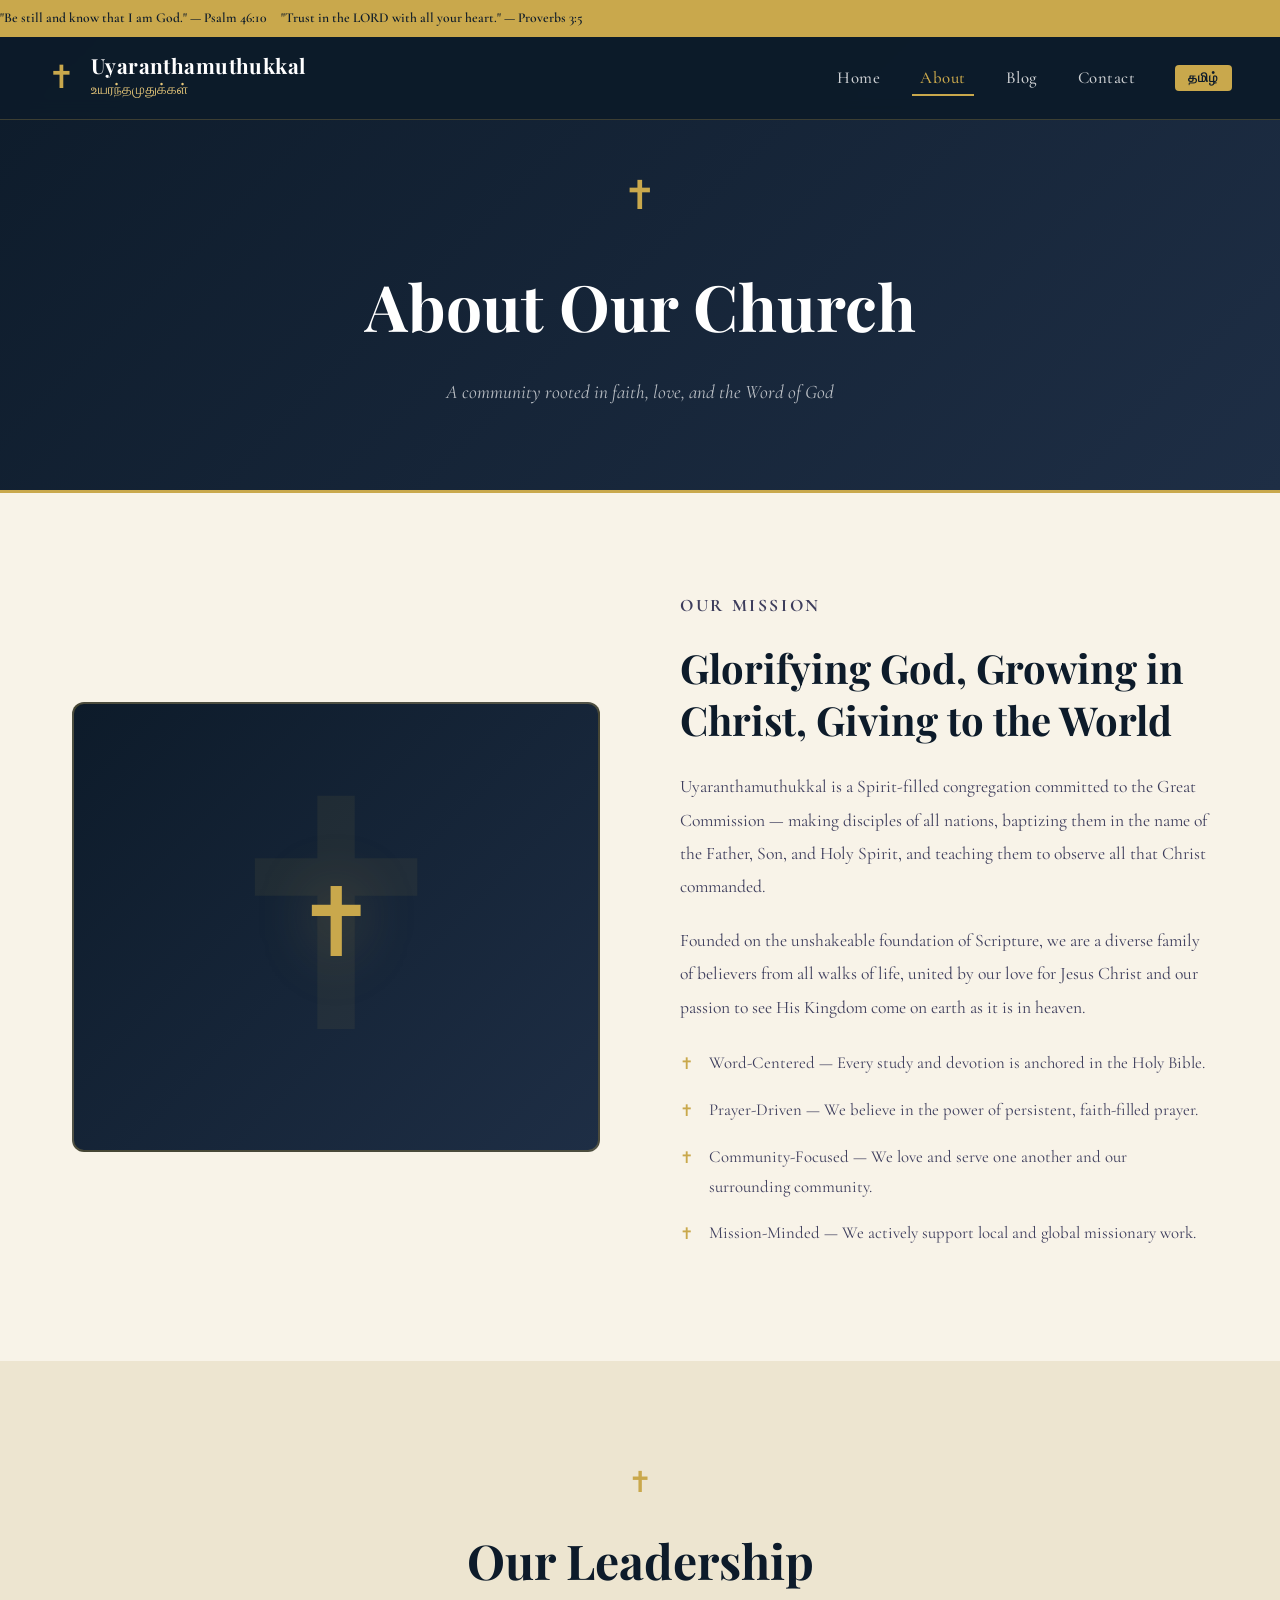
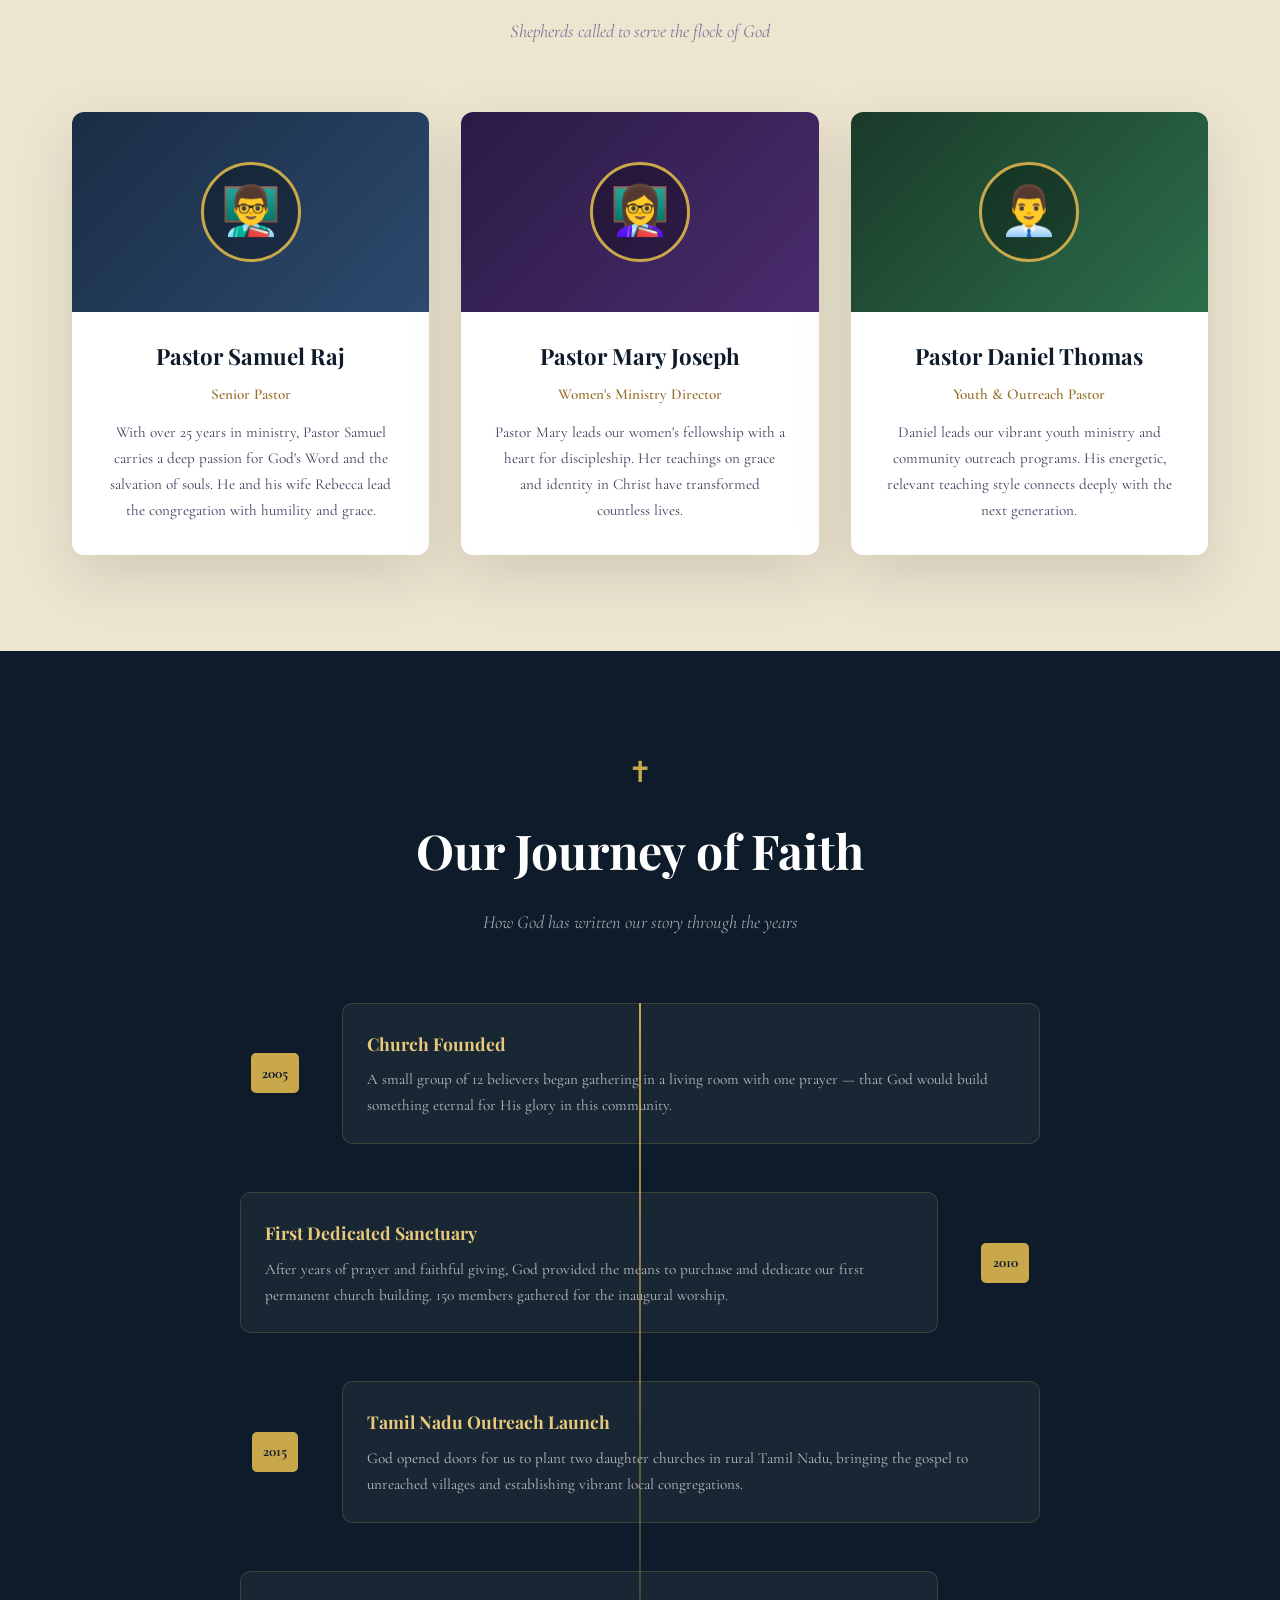
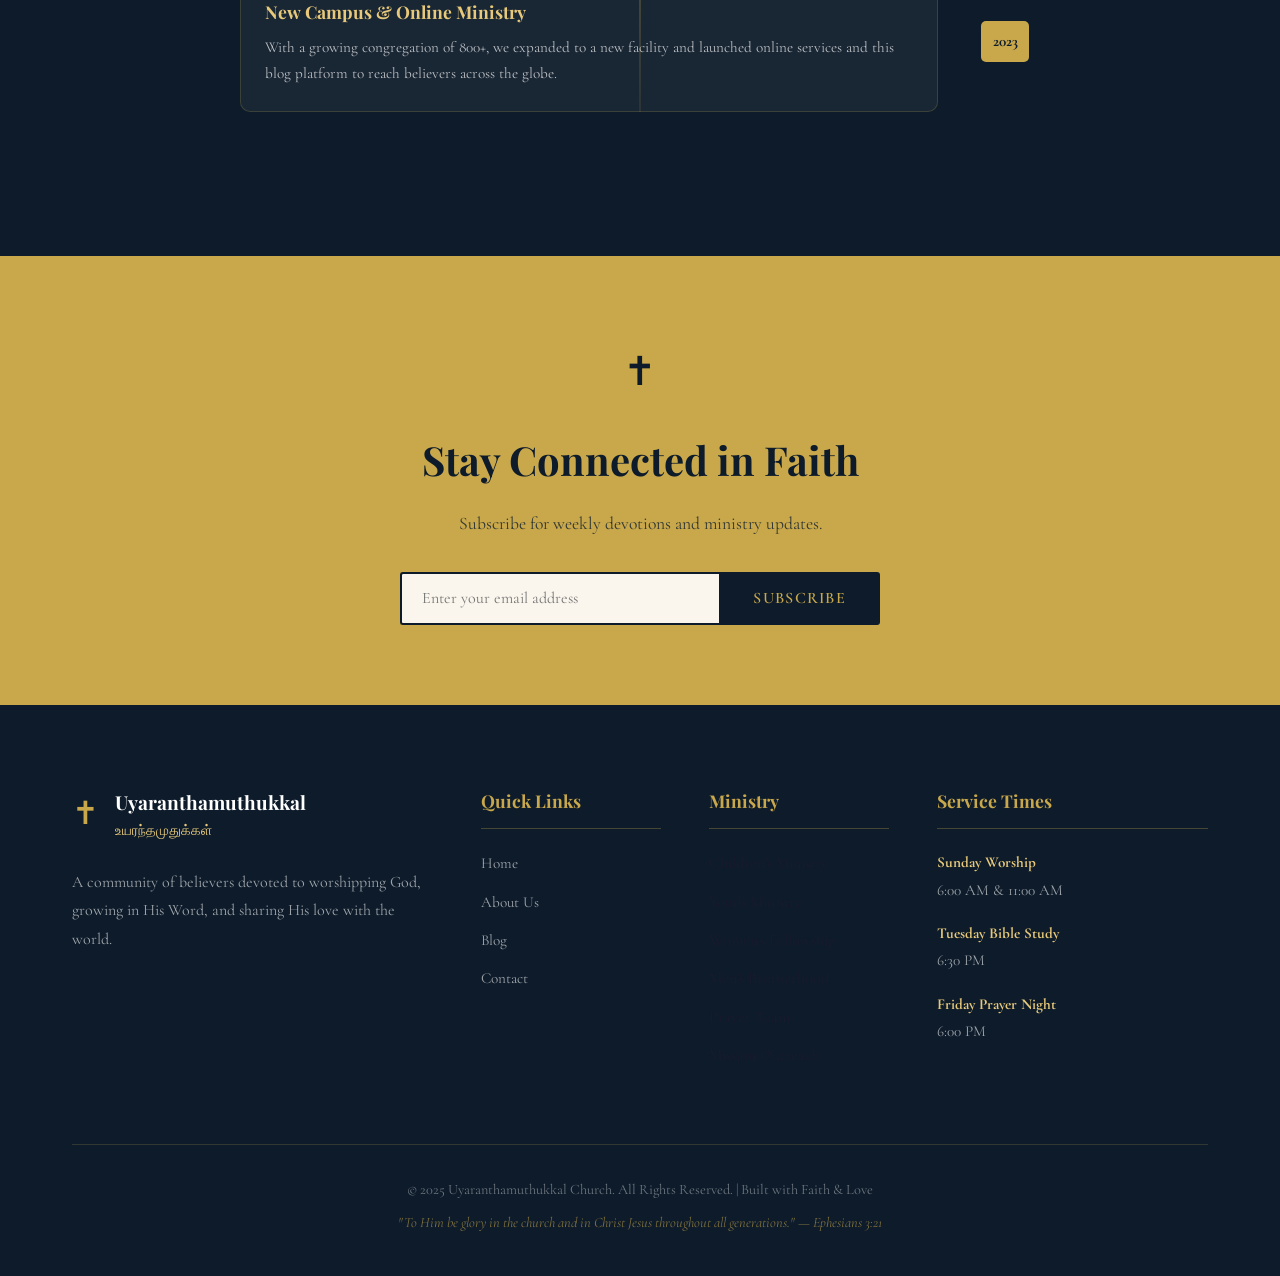
==== pages/about.html @ 6432123d "Initial commit - Uyaranthamuthukkal website" ====
<!DOCTYPE html>
<html lang="en">
<head>
  <meta charset="UTF-8"/>
  <meta name="viewport" content="width=device-width, initial-scale=1.0"/>
  <title>About Us | Uyaranthamuthukkal</title>
  <link href="https://fonts.googleapis.com/css2?family=Playfair+Display:ital,wght@0,400;0,600;0,800;1,400&family=Cormorant+Garamond:ital,wght@0,300;0,400;0,600;1,300&family=EB+Garamond:ital,wght@0,400;0,500;1,400&display=swap" rel="stylesheet">
  <link rel="stylesheet" href="../css/style.css"/>
  <style>
    .about-mission { padding: 6rem 0; background: var(--cream); }
    .about-mission-grid { display: grid; grid-template-columns: 1fr 1fr; gap: 5rem; align-items: center; }
    .about-mission-visual {
      background: linear-gradient(135deg, var(--deep-navy), var(--navy-mid));
      border-radius: 12px; height: 450px;
      display: flex; align-items: center; justify-content: center;
      position: relative; overflow: hidden;
      border: 2px solid rgba(201,168,76,0.3);
    }
    .about-mission-visual::before { content: '✝'; font-size: 20rem; color: rgba(201,168,76,0.07); position: absolute; }
    .about-mission-visual .cross-center { font-size: 6rem; color: var(--gold); position: relative; z-index: 1; text-shadow: 0 0 60px rgba(201,168,76,0.4); }
    .about-label { color: var(--gold); font-size: 0.9rem; font-weight: 700; letter-spacing: 0.15em; text-transform: uppercase; margin-bottom: 1rem; }
    .about-mission h2 { font-family: var(--font-display); font-size: 2.5rem; color: var(--deep-navy); margin-bottom: 1.5rem; line-height: 1.3; }
    .about-mission p { color: var(--text-body); font-size: 1.1rem; line-height: 1.9; margin-bottom: 1.25rem; }
    .values-list { list-style: none; margin-top: 1.5rem; }
    .values-list li { display: flex; gap: 1rem; align-items: flex-start; margin-bottom: 1rem; }
    .values-list li::before { content: '✝'; color: var(--gold); flex-shrink: 0; margin-top: 2px; }
    .values-list li span { color: var(--text-body); font-size: 1.05rem; }
    .team-section { padding: 6rem 0; background: var(--cream-dark); }
    .team-grid { display: grid; grid-template-columns: repeat(3, 1fr); gap: 2rem; margin-top: 3rem; }
    .team-card { background: var(--white); border-radius: 12px; overflow: hidden; box-shadow: var(--shadow); text-align: center; transition: var(--transition); }
    .team-card:hover { transform: translateY(-6px); }
    .team-photo { height: 200px; display: flex; align-items: center; justify-content: center; position: relative; }
    .team-photo-1 { background: linear-gradient(135deg, #1a2d44, #2c4a6e); }
    .team-photo-2 { background: linear-gradient(135deg, #2a1a44, #4a2c6e); }
    .team-photo-3 { background: linear-gradient(135deg, #1a3a2a, #2c6e4a); }
    .team-avatar { width: 100px; height: 100px; border-radius: 50%; border: 3px solid var(--gold); display: flex; align-items: center; justify-content: center; font-size: 3rem; background: rgba(0,0,0,0.3); }
    .team-card-body { padding: 1.5rem 2rem 2rem; }
    .team-name { font-family: var(--font-display); font-size: 1.4rem; color: var(--deep-navy); margin-bottom: 0.25rem; }
    .team-role { color: var(--gold-dark); font-weight: 600; font-size: 0.95rem; margin-bottom: 0.75rem; }
    .team-bio { color: var(--text-body); font-size: 0.95rem; line-height: 1.7; }
    .history-section { padding: 6rem 0; background: var(--deep-navy); }
    .history-section .section-title { color: var(--white); }
    .timeline { position: relative; max-width: 800px; margin: 3rem auto 0; }
    .timeline::before { content: ''; position: absolute; left: 50%; top: 0; bottom: 0; width: 2px; background: linear-gradient(to bottom, var(--gold), rgba(201,168,76,0.1)); transform: translateX(-50%); }
    .timeline-item { display: flex; gap: 2rem; margin-bottom: 3rem; }
    .timeline-item:nth-child(odd) { flex-direction: row-reverse; }
    .timeline-content { flex: 1; background: rgba(255,255,255,0.05); border: 1px solid rgba(201,168,76,0.2); border-radius: 10px; padding: 1.5rem; }
    .timeline-year { display: flex; align-items: center; justify-content: center; width: 70px; flex-shrink: 0; }
    .timeline-year span { background: var(--gold); color: var(--deep-navy); padding: 0.4rem 0.7rem; border-radius: 5px; font-weight: 700; font-size: 0.95rem; white-space: nowrap; }
    .timeline-content h4 { font-family: var(--font-display); color: var(--gold-light); font-size: 1.1rem; margin-bottom: 0.5rem; }
    .timeline-content p { color: rgba(255,255,255,0.7); font-size: 0.95rem; line-height: 1.7; }
    @media (max-width: 900px) { .about-mission-grid { grid-template-columns: 1fr; } .team-grid { grid-template-columns: 1fr 1fr; } .timeline::before { left: 30px; } .timeline-item, .timeline-item:nth-child(odd) { flex-direction: column; padding-left: 4rem; } }
    @media (max-width: 600px) { .team-grid { grid-template-columns: 1fr; } }
  </style>
</head>
<body>
  <header class="header" id="header">
    <div class="header-top"><div class="scripture-ticker"><span class="ticker-content">"Be still and know that I am God." — Psalm 46:10 &nbsp;&nbsp;&nbsp; "Trust in the LORD with all your heart." — Proverbs 3:5 &nbsp;&nbsp;&nbsp;</span></div></div>
    <nav class="navbar">
      <div class="nav-logo">
        <div class="logo-cross">✝</div>
        <div class="logo-text"><span class="logo-main">Uyaranthamuthukkal</span><span class="logo-sub">உயரந்தமுதுக்கள்</span></div>
      </div>
      <ul class="nav-links" id="navLinks">
        <li><a href="../index.html" class="nav-link" data-en="Home" data-ta="முகப்பு">Home</a></li>
        <li><a href="about.html" class="nav-link active" data-en="About" data-ta="எங்களை பற்றி">About</a></li>
        <li><a href="https://www.uyarnthamthukkal.in/search" class="nav-link" data-en="Blog" data-ta="வலைப்பதிவு">Blog</a></li>
        <li><a href="contact.html" class="nav-link" data-en="Contact" data-ta="தொடர்புக்கு">Contact</a></li>
        <li><button id="langToggle" class="btn btn-lang" style="padding: 0.3rem 0.8rem; font-size: 0.8rem; margin-left: 1rem; background: var(--gold); color: var(--deep-navy); border: none; border-radius: 4px; cursor: pointer; font-weight: bold;">தமிழ்</button></li>
      </ul>
      <div class="hamburger" id="hamburger"><span></span><span></span><span></span></div>
    </nav>
  </header>

  <div class="page-header">
    <span class="page-header-cross">✝</span>
    <h1 data-en="About Our Church" data-ta="எங்கள் சபையைப் பற்றி">About Our Church</h1>
    <p data-en="A community rooted in faith, love, and the Word of God" data-ta="விசுவாசம், அன்பு மற்றும் தேவனுடைய வார்த்தையில் வேரூன்றிய சமூகம்">A community rooted in faith, love, and the Word of God</p>
  </div>

  <section class="about-mission">
    <div class="container">
      <div class="about-mission-grid">
        <div class="about-mission-visual"><span class="cross-center">✝</span></div>
        <div>
          <p class="about-label" data-en="Our Mission" data-ta="எங்கள் நோக்கம்">Our Mission</p>
          <h2 data-en="Glorifying God, Growing in Christ, Giving to the World" data-ta="தேவனை மகிமைப்படுத்துதல், கிறிஸ்துவில் வளருதல், உலகிற்கு கொடுத்தல்">Glorifying God, Growing in Christ, Giving to the World</h2>
          <p data-en="Uyaranthamuthukkal is a Spirit-filled congregation committed to the Great Commission — making disciples of all nations, baptizing them in the name of the Father, Son, and Holy Spirit, and teaching them to observe all that Christ commanded." data-ta="உயரந்தமுதுக்கள் என்பது ஒரு ஆவிக்குரிய சபையாகும், இது பெரிய கட்டளைக்கு அர்ப்பணிக்கப்பட்டுள்ளது - எல்லா ஜாதிகளையும் சீஷராக்கி, பிதா குமாரன் மற்றும் பரிசுத்த ஆவியின் நாமத்தினாலே அவர்களுக்கு ஞானஸ்நானம் கொடுத்து, கிறிஸ்து கட்டளையிட்ட யாவையும் அவர்கள் கைக்கொள்ளும்படி அவர்களுக்கு உபதேசிக்கிறது.">Uyaranthamuthukkal is a Spirit-filled congregation committed to the Great Commission — making disciples of all nations, baptizing them in the name of the Father, Son, and Holy Spirit, and teaching them to observe all that Christ commanded.</p>
          <p data-en="Founded on the unshakeable foundation of Scripture, we are a diverse family of believers from all walks of life, united by our love for Jesus Christ and our passion to see His Kingdom come on earth as it is in heaven." data-ta="வேதவசனத்தின் அசைக்க முடியாத அடித்தளத்தில் நிறுவப்பட்ட நாங்கள், இயேசு கிறிஸ்துவின் மீதான எங்களது அன்பு மற்றும் பரலோகத்தில் இருப்பது போல பூமியிலும் அவருடைய ராஜ்யம் வருவதைக் காண வேண்டும் என்ற எங்களது வாஞ்சையினால் ஒன்றிணைந்த பலதரப்பட்ட விசுவாசிகளின் குடும்பம்.">Founded on the unshakeable foundation of Scripture, we are a diverse family of believers from all walks of life, united by our love for Jesus Christ and our passion to see His Kingdom come on earth as it is in heaven.</p>
          <ul class="values-list">
            <li><span data-en="Word-Centered — Every study and devotion is anchored in the Holy Bible." data-ta="வார்த்தையை மையமாகக் கொண்டது — ஒவ்வொரு பாடமும் தியானமும் பரிசுத்த வேதாகமத்தில் நங்கூரமிடப்பட்டுள்ளது."><strong>Word-Centered</strong> — Every study and devotion is anchored in the Holy Bible.</span></li>
            <li><span data-en="Prayer-Driven — We believe in the power of persistent, faith-filled prayer." data-ta="ஜெபத்தால் இயக்கப்படுகிறது — விடாமுயற்சியுடன் கூடிய, விசுவாசம் நிறைந்த ஜெபத்தின் வல்லமையை நாங்கள் நம்புகிறோம்."><strong>Prayer-Driven</strong> — We believe in the power of persistent, faith-filled prayer.</span></li>
            <li><span data-en="Community-Focused — We love and serve one another and our surrounding community." data-ta="சமூகத்தை மையமாகக் கொண்டது — நாங்கள் ஒருவருக்கொருவர் மற்றும் எங்களைச் சுற்றியுள்ள சமூகத்தை நேசிக்கிறோம் மற்றும் சேவை செய்கிறோம்."><strong>Community-Focused</strong> — We love and serve one another and our surrounding community.</span></li>
            <li><span data-en="Mission-Minded — We actively support local and global missionary work." data-ta="மிஷனரி எண்ணம் கொண்டது — உள்ளூர் மற்றும் உலகளாவிய மிஷனரி பணிகளை நாங்கள் தீவிரமாக ஆதரிக்கிறோம்."><strong>Mission-Minded</strong> — We actively support local and global missionary work.</span></li>
          </ul>
        </div>
      </div>
    </div>
  </section>

  <section class="team-section">
    <div class="container">
      <div class="section-header">
        <div class="section-cross">✝</div>
        <h2 class="section-title" data-en="Our Leadership" data-ta="எங்கள் தலைமை">Our Leadership</h2>
        <p class="section-subtitle" data-en="Shepherds called to serve the flock of God" data-ta="தேவனுடைய மந்தையை மேய்க்க அழைக்கப்பட்ட மேய்ப்பர்கள்">Shepherds called to serve the flock of God</p>
      </div>
      <div class="team-grid">
        <div class="team-card">
          <div class="team-photo team-photo-1"><div class="team-avatar">👨‍🏫</div></div>
          <div class="team-card-body">
            <h3 class="team-name" data-en="Pastor Samuel Raj" data-ta="போதகர் சாமுவேல் ராஜ்">Pastor Samuel Raj</h3>
            <p class="team-role" data-en="Senior Pastor" data-ta="மூத்த போதகர்">Senior Pastor</p>
            <p class="team-bio" data-en="With over 25 years in ministry, Pastor Samuel carries a deep passion for God's Word and the salvation of souls. He and his wife Rebecca lead the congregation with humility and grace." data-ta="25 ஆண்டுகளுக்கும் மேலான ஊழிய அனுபவத்துடன், போதகர் சாமுவேல் தேவனுடைய வார்த்தை மற்றும் ஆத்துமாக்களின் இரட்சிப்பின் மீது மிகுந்த வாஞ்சை கொண்டுள்ளார். அவரும் அவரது மனைவி ரெபெக்காளும் சபையை தாழ்மையுடனும் கிருபையுடனும் வழிநடத்துகிறார்கள்.">With over 25 years in ministry, Pastor Samuel carries a deep passion for God's Word and the salvation of souls. He and his wife Rebecca lead the congregation with humility and grace.</p>
          </div>
        </div>
        <div class="team-card">
          <div class="team-photo team-photo-2"><div class="team-avatar">👩‍🏫</div></div>
          <div class="team-card-body">
            <h3 class="team-name" data-en="Pastor Mary Joseph" data-ta="போதகர் மேரி ஜோசப்">Pastor Mary Joseph</h3>
            <p class="team-role" data-en="Women's Ministry Director" data-ta="பெண்கள் ஊழிய இயக்குனர்">Women's Ministry Director</p>
            <p class="team-bio" data-en="Pastor Mary leads our women's fellowship with a heart for discipleship. Her teachings on grace and identity in Christ have transformed countless lives." data-ta="போதகர் மேரி சீஷத்துவத்தின் மீது வாஞ்சை கொண்டு பெண்கள் ஐக்கியத்தை வழிநடத்துகிறார். கிருபை மற்றும் கிறிஸ்துவுக்குள் அடையாளம் குறித்த அவரது போதனைகள் எண்ணற்ற உயிர்களை மாற்றியுள்ளன.">Pastor Mary leads our women's fellowship with a heart for discipleship. Her teachings on grace and identity in Christ have transformed countless lives.</p>
          </div>
        </div>
        <div class="team-card">
          <div class="team-photo team-photo-3"><div class="team-avatar">👨‍💼</div></div>
          <div class="team-card-body">
            <h3 class="team-name" data-en="Pastor Daniel Thomas" data-ta="போதகர் டேனியல் தாமஸ்">Pastor Daniel Thomas</h3>
            <p class="team-role" data-en="Youth & Outreach Pastor" data-ta="வாலிபர் மற்றும் வெளிப்பணி போதகர்">Youth & Outreach Pastor</p>
            <p class="team-bio" data-en="Daniel leads our vibrant youth ministry and community outreach programs. His energetic, relevant teaching style connects deeply with the next generation." data-ta="டேனியல் எங்களது துடிப்பான வாலிபர் ஊழியம் மற்றும் சமூக வெளிப்பணி திட்டங்களை வழிநடத்துகிறார். அவரது ஆற்றல்மிக்க மற்றும் பொருத்தமான கற்பித்தல் பாணி அடுத்த தலைமுறையினருடன் ஆழமாக இணைகிறது.">Daniel leads our vibrant youth ministry and community outreach programs. His energetic, relevant teaching style connects deeply with the next generation.</p>
          </div>
        </div>
      </div>
    </div>
  </section>

  <section class="history-section">
    <div class="container">
      <div class="section-header">
        <div class="section-cross">✝</div>
        <h2 class="section-title" data-en="Our Journey of Faith" data-ta="எங்களது விசுவாசப் பயணம்">Our Journey of Faith</h2>
        <p class="section-subtitle" style="color:rgba(255,255,255,0.6)" data-en="How God has written our story through the years" data-ta="பல ஆண்டுகளாக தேவன் எங்களது கதையை எப்படி எழுதியுள்ளார்">How God has written our story through the years</p>
      </div>
      <div class="timeline">
        <div class="timeline-item">
          <div class="timeline-content"><h4 data-en="Church Founded" data-ta="சபை நிறுவப்பட்டது">Church Founded</h4><p data-en="A small group of 12 believers began gathering in a living room with one prayer — that God would build something eternal for His glory in this community." data-ta="12 விசுவாசிகளைக் கொண்ட ஒரு சிறிய குழு ஒரு ஜெபத்துடன் ஒரு வரவேற்பறையில் கூடத் தொடங்கியது - இந்த சமூகத்தில் தேவன் தமது மகிமைக்காக நித்தியமான ஒன்றை உருவாக்க வேண்டும் என்பதுதான் அது.">A small group of 12 believers began gathering in a living room with one prayer — that God would build something eternal for His glory in this community.</p></div>
          <div class="timeline-year"><span>2005</span></div>
        </div>
        <div class="timeline-item">
          <div class="timeline-content"><h4 data-en="First Dedicated Sanctuary" data-ta="முதல் அர்ப்பணிக்கப்பட்ட ஆராதனை அரங்கம்">First Dedicated Sanctuary</h4><p data-en="After years of prayer and faithful giving, God provided the means to purchase and dedicate our first permanent church building. 150 members gathered for the inaugural worship." data-ta="பல வருட ஜெபம் மற்றும் விசுவாசமான காணிக்கைகளுக்குப் பிறகு, எங்களது முதல் நிரந்தர தேவாலயக் கட்டிடத்தை வாங்கி அர்ப்பணிக்க தேவன் வழிவகை செய்தார். தொடக்க ஆராதனைக்காக 150 உறுப்பினர்கள் கூடினர்.">After years of prayer and faithful giving, God provided the means to purchase and dedicate our first permanent church building. 150 members gathered for the inaugural worship.</p></div>
          <div class="timeline-year"><span>2010</span></div>
        </div>
        <div class="timeline-item">
          <div class="timeline-content"><h4 data-en="Tamil Nadu Outreach Launch" data-ta="தமிழ்நாடு வெளிப்பணித் தொடக்கம்">Tamil Nadu Outreach Launch</h4><p data-en="God opened doors for us to plant two daughter churches in rural Tamil Nadu, bringing the gospel to unreached villages and establishing vibrant local congregations." data-ta="கிராமப்புற தமிழ்நாட்டில் இரண்டு கிளை சபைகளை நிறுவுவதற்கு தேவன் எங்களுக்கு கதவுகளைத் திறந்தார், சுவிசேஷத்தை சென்றடையாத கிராமங்களுக்குக் கொண்டு சென்று துடிப்பான உள்ளூர் சபைகளை உருவாக்கினார்.">God opened doors for us to plant two daughter churches in rural Tamil Nadu, bringing the gospel to unreached villages and establishing vibrant local congregations.</p></div>
          <div class="timeline-year"><span>2015</span></div>
        </div>
        <div class="timeline-item">
          <div class="timeline-content"><h4 data-en="New Campus & Online Ministry" data-ta="புதிய வளாகம் மற்றும் ஆன்லைன் ஊழியம்">New Campus & Online Ministry</h4><p data-en="With a growing congregation of 800+, we expanded to a new facility and launched online services and this blog platform to reach believers across the globe." data-ta="800 க்கும் மேற்பட்ட வளரும் விசுவாசிகளுடன், நாங்கள் ஒரு புதிய வசதிக்கு விரிவுபடுத்தினோம் மற்றும் உலகம் முழுவதும் உள்ள விசுவாசிகளைச் சென்றடைய ஆன்லைன் சேவைகள் மற்றும் இந்த வலைப்பதிவு தளத்தைத் தொடங்கினோம்.">With a growing congregation of 800+, we expanded to a new facility and launched online services and this blog platform to reach believers across the globe.</p></div>
          <div class="timeline-year"><span>2023</span></div>
        </div>
      </div>
    </div>
  </section>

  <section class="newsletter-section">
    <div class="container">
      <div class="newsletter-inner">
        <div class="newsletter-cross">✝</div>
        <h2 data-en="Stay Connected in Faith" data-ta="விசுவாசத்தில் இணைந்திருங்கள்">Stay Connected in Faith</h2>
        <p data-en="Subscribe for weekly devotions and ministry updates." data-ta="வாராந்திர தியானங்கள் மற்றும் ஊழிய செய்திகளைப் பெற குழுசேருங்கள்.">Subscribe for weekly devotions and ministry updates.</p>
        <form class="newsletter-form" onsubmit="handleSubscribe(event)">
          <input type="email" placeholder="Enter your email address" required/>
          <button type="submit" class="btn btn-primary" data-en="Subscribe" data-ta="குழுசேர்">Subscribe</button>
        </form>
      </div>
    </div>
  </section>

  <footer class="footer">
    <div class="container">
      <div class="footer-grid">
        <div class="footer-brand">
          <div class="footer-logo">
            <span class="footer-cross">✝</span>
            <div>
              <span class="footer-logo-main">Uyaranthamuthukkal</span>
              <span class="footer-logo-sub">உயரந்தமுதுக்கள்</span>
            </div>
          </div>
          <p class="footer-desc" data-en="A community of believers devoted to worshipping God, growing in His Word, and sharing His love with the world." data-ta="தேவனைத் தொழுதுகொள்ளவும், அவருடைய வார்த்தையில் வளரவும், அவருடைய அன்பை உலகத்துடன் பகிர்ந்து கொள்ளவும் அர்ப்பணிக்கப்பட்ட விசுவாசிகளின் சமூகம்.">A community of believers devoted to worshipping God, growing in His Word, and sharing His love with the world.</p>
        </div>
        <div class="footer-links-col">
          <h4 data-en="Quick Links" data-ta="விரைவு இணைப்புகள்">Quick Links</h4>
          <ul>
            <li><a href="../index.html" data-en="Home" data-ta="முகப்பு">Home</a></li>
            <li><a href="about.html" data-en="About Us" data-ta="எங்களை பற்றி">About Us</a></li>
            <li><a href="https://www.uyarnthamthukkal.in/search" data-en="Blog" data-ta="வலைப்பதிவு">Blog</a></li>
            <li><a href="contact.html" data-en="Contact" data-ta="தொடர்புக்கு">Contact</a></li>
          </ul>
        </div>
        <div class="footer-links-col">
          <h4 data-en="Ministry" data-ta="ஊழியங்கள்">Ministry</h4>
          <ul>
            <li data-en="Children's Ministry" data-ta="சிறுவர் ஊழியம்">Children's Ministry</li>
            <li data-en="Youth Ministry" data-ta="வாலிபர் ஊழியம்">Youth Ministry</li>
            <li data-en="Women's Fellowship" data-ta="பெண்கள் ஐக்கியம்">Women's Fellowship</li>
            <li data-en="Men's Brotherhood" data-ta="ஆண்கள் ஐக்கியம்">Men's Brotherhood</li>
            <li data-en="Prayer Team" data-ta="ஜெபக் குழு">Prayer Team</li>
            <li data-en="Mission Outreach" data-ta="மிஷனரி பணி">Mission Outreach</li>
          </ul>
        </div>
        <div class="footer-contact-col">
          <h4 data-en="Service Times" data-ta="ஆராதனை நேரங்கள்">Service Times</h4>
          <div class="service-time">
            <p><strong data-en="Sunday Worship" data-ta="ஞாயிறு ஆராதனை">Sunday Worship</strong></p>
            <p data-en="6:00 AM & 11:00 AM" data-ta="காலை 6:00 மற்றும் 11:00">6:00 AM & 11:00 AM</p>
          </div>
          <div class="service-time">
            <p><strong data-en="Tuesday Bible Study" data-ta="செவ்வாய் வேத பாடம்">Tuesday Bible Study</strong></p>
            <p data-en="6:30 PM" data-ta="மாலை 6:30">6:30 PM</p>
          </div>
          <div class="service-time">
            <p><strong data-en="Friday Prayer Night" data-ta="வெள்ளி ஜெப இரவு">Friday Prayer Night</strong></p>
            <p data-en="6:00 PM" data-ta="இரவு 6:00">6:00 PM</p>
          </div>
        </div>
      </div>
      <div class="footer-bottom">
        <p data-en="© 2025 Uyaranthamuthukkal Church. All Rights Reserved. | Built with Faith & Love" data-ta="© 2025 உயரந்தமுதுக்கள் சபை. அனைத்து உரிமைகளும் பாதுகாக்கப்பட்டவை. | விசுவாசம் மற்றும் அன்புடன் கட்டப்பட்டது">© 2025 Uyaranthamuthukkal Church. All Rights Reserved. | Built with Faith & Love</p>
        <p class="footer-verse" data-en='"To Him be glory in the church and in Christ Jesus throughout all generations." — Ephesians 3:21' data-ta='"சபையிலே கிறிஸ்து இயேசுவின் மூலமாய் தலைமுறை தலைமுறைக்கும் என்றென்றைக்கும் மகிமை உண்டாவதாக." — எபேசியர் 3:21'>"To Him be glory in the church and in Christ Jesus throughout all generations." — Ephesians 3:21</p>
      </div>
    </div>
  </footer>
  <script src="../js/main.js"></script>
</body>
</html>
---- css/style.css ----
/* ========================================
   UYARANTHAMUTHUKKAL - Church Blog CSS
   ======================================== */

:root {
  --gold: #C9A84C;
  --gold-light: #E8C97A;
  --gold-dark: #9A7230;
  --deep-navy: #0D1B2A;
  --navy: #162032;
  --navy-mid: #1E2E45;
  --cream: #F8F3E8;
  --cream-dark: #EDE5D0;
  --white: #FFFFFF;
  --text-dark: #1A1A2E;
  --text-body: #3D3D5C;
  --text-muted: #7A7A9A;
  --border: rgba(201, 168, 76, 0.25);
  --shadow: 0 20px 60px rgba(0,0,0,0.12);
  --shadow-gold: 0 8px 30px rgba(201,168,76,0.2);
  --font-display: 'Playfair Display', Georgia, serif;
  --font-body: 'Cormorant Garamond', Georgia, serif;
  --font-text: 'EB Garamond', Georgia, serif;
  --transition: all 0.4s cubic-bezier(0.25, 0.46, 0.45, 0.94);
}

*, *::before, *::after { box-sizing: border-box; margin: 0; padding: 0; }

html { scroll-behavior: smooth; font-size: 16px; }

body {
  font-family: var(--font-body);
  background: var(--cream);
  color: var(--text-dark);
  line-height: 1.8;
  overflow-x: hidden;
}

/* ============ HEADER ============ */
.header {
  position: fixed; top: 0; left: 0; right: 0;
  z-index: 1000;
  background: rgba(13, 27, 42, 0.97);
  backdrop-filter: blur(10px);
  border-bottom: 1px solid var(--border);
  transition: var(--transition);
}
.header.scrolled { box-shadow: 0 4px 30px rgba(0,0,0,0.3); }

.header-top {
  background: var(--gold);
  overflow: hidden;
  padding: 0.4rem 0;
}
.scripture-ticker {
  white-space: nowrap;
  animation: tickerScroll 35s linear infinite;
  font-family: var(--font-body);
  font-size: 0.85rem;
  color: var(--deep-navy);
  font-weight: 600;
}
@keyframes tickerScroll { 0%{transform:translateX(100vw)} 100%{transform:translateX(-100%)} }

.navbar {
  display: flex; align-items: center;
  justify-content: space-between;
  padding: 1rem 3rem;
  max-width: 1400px; margin: 0 auto;
}

.nav-logo { display: flex; align-items: center; gap: 1rem; text-decoration: none; }
.logo-cross { color: var(--gold); font-size: 2rem; line-height: 1; }
.logo-text { display: flex; flex-direction: column; }
.logo-main {
  font-family: var(--font-display);
  color: var(--white); font-size: 1.3rem;
  font-weight: 700; letter-spacing: 0.02em;
  line-height: 1.2;
}
.logo-sub { color: var(--gold-light); font-size: 0.85rem; font-family: var(--font-body); }

.nav-links {
  display: flex; gap: 0.5rem; list-style: none;
}
.nav-link {
  color: rgba(255,255,255,0.8);
  text-decoration: none;
  font-family: var(--font-body);
  font-size: 1.05rem;
  font-weight: 500;
  padding: 0.5rem 1rem;
  border-radius: 4px;
  transition: var(--transition);
  letter-spacing: 0.03em;
  position: relative;
}
.nav-link::after {
  content: '';
  position: absolute; bottom: 0; left: 50%; right: 50%;
  height: 2px; background: var(--gold);
  transition: var(--transition);
}
.nav-link:hover, .nav-link.active {
  color: var(--gold);
}
.nav-link:hover::after, .nav-link.active::after {
  left: 0.5rem; right: 0.5rem;
}

.hamburger {
  display: none; flex-direction: column;
  gap: 5px; cursor: pointer;
}
.hamburger span {
  width: 28px; height: 2px;
  background: var(--white); transition: var(--transition);
}

/* ============ HERO ============ */
.hero {
  position: relative; height: 100vh; min-height: 700px;
  display: flex; align-items: center; justify-content: center;
  overflow: hidden;
}
.hero-bg {
  position: absolute; inset: 0;
  background: linear-gradient(135deg, #0D1B2A 0%, #162032 40%, #1a2d44 70%, #0D1B2A 100%);
}
.hero-overlay {
  position: absolute; inset: 0;
  background:
    radial-gradient(circle at 20% 50%, rgba(201,168,76,0.08) 0%, transparent 50%),
    radial-gradient(circle at 80% 20%, rgba(201,168,76,0.06) 0%, transparent 40%),
    radial-gradient(circle at 60% 80%, rgba(201,168,76,0.05) 0%, transparent 35%);
}

/* Decorative cross pattern */
.hero-bg::before {
  content: '';
  position: absolute; inset: 0;
  background-image:
    repeating-linear-gradient(0deg, transparent, transparent 60px, rgba(201,168,76,0.03) 60px, rgba(201,168,76,0.03) 61px),
    repeating-linear-gradient(90deg, transparent, transparent 60px, rgba(201,168,76,0.03) 60px, rgba(201,168,76,0.03) 61px);
}

.hero-content {
  position: relative; z-index: 2;
  text-align: center; padding: 0 2rem;
  max-width: 900px;
}
.hero-cross-large {
  font-size: 4rem; color: var(--gold);
  animation: floatCross 4s ease-in-out infinite;
  display: block; margin-bottom: 1rem;
  text-shadow: 0 0 40px rgba(201,168,76,0.5);
}
@keyframes floatCross { 0%,100%{transform:translateY(0)} 50%{transform:translateY(-12px)} }

.hero-subtitle {
  font-family: var(--font-body);
  color: var(--gold-light); font-size: 1.2rem;
  letter-spacing: 0.2em; text-transform: uppercase;
  margin-bottom: 1.5rem;
}
.hero-title {
  display: flex; flex-direction: column;
  margin-bottom: 1.5rem;
}
.title-line-1 {
  font-family: var(--font-display);
  color: var(--white); font-size: clamp(2.5rem, 6vw, 5rem);
  font-weight: 800; line-height: 1.1;
  letter-spacing: -0.01em;
}
.title-line-2 {
  font-family: var(--font-display);
  color: var(--gold); font-size: clamp(1.5rem, 3.5vw, 2.8rem);
  font-style: italic; font-weight: 400;
  line-height: 1.3;
}

.hero-verse {
  color: rgba(255,255,255,0.7);
  font-family: var(--font-text);
  font-size: 1.15rem; font-style: italic;
  max-width: 600px; margin: 0 auto 2.5rem;
  padding: 1rem 1.5rem;
  border-left: 3px solid var(--gold);
  text-align: left;
}
.hero-buttons { display: flex; gap: 1.5rem; justify-content: center; flex-wrap: wrap; }

.hero-scroll-indicator {
  position: absolute; bottom: 2rem; left: 50%;
  transform: translateX(-50%);
  display: flex; flex-direction: column; align-items: center;
  gap: 0.5rem; color: rgba(255,255,255,0.5);
  font-size: 0.8rem; letter-spacing: 0.1em;
  text-transform: uppercase; animation: bounce 2s ease-in-out infinite;
}
.scroll-arrow {
  width: 20px; height: 20px;
  border-right: 2px solid var(--gold);
  border-bottom: 2px solid var(--gold);
  transform: rotate(45deg);
}
@keyframes bounce { 0%,100%{transform:translateX(-50%) translateY(0)} 50%{transform:translateX(-50%) translateY(8px)} }

/* ============ BUTTONS ============ */
.btn {
  display: inline-flex; align-items: center; gap: 0.5rem;
  padding: 0.8rem 2rem;
  font-family: var(--font-body); font-size: 1rem;
  font-weight: 600; letter-spacing: 0.08em;
  text-transform: uppercase; text-decoration: none;
  border-radius: 3px; cursor: pointer;
  border: 2px solid transparent;
  transition: var(--transition);
}
.btn-primary {
  background: var(--gold);
  color: var(--deep-navy);
  border-color: var(--gold);
}
.btn-primary:hover {
  background: var(--gold-light);
  border-color: var(--gold-light);
  transform: translateY(-2px);
  box-shadow: var(--shadow-gold);
}
.btn-outline {
  background: transparent;
  color: var(--white);
  border-color: rgba(201,168,76,0.6);
}
.btn-outline:hover {
  background: var(--gold);
  color: var(--deep-navy);
  border-color: var(--gold);
  transform: translateY(-2px);
}
.btn-sm { padding: 0.5rem 1.2rem; font-size: 0.9rem; }

/* Dark background btn-outline override */
.section-footer .btn-outline {
  color: var(--deep-navy);
  border-color: var(--gold);
}
.section-footer .btn-outline:hover { color: var(--white); }

/* ============ SECTIONS ============ */
.section { padding: 6rem 0; }
.container { max-width: 1200px; margin: 0 auto; padding: 0 2rem; }

.section-header { text-align: center; margin-bottom: 4rem; }
.section-cross { font-size: 1.8rem; color: var(--gold); display: block; margin-bottom: 0.5rem; }
.section-title {
  font-family: var(--font-display);
  font-size: clamp(2rem, 4vw, 3rem);
  color: var(--deep-navy); font-weight: 700;
  margin-bottom: 0.75rem;
}
.section-subtitle {
  font-family: var(--font-body);
  color: var(--text-muted); font-size: 1.15rem;
  font-style: italic;
}
.section-footer { text-align: center; margin-top: 3rem; }

/* ============ WELCOME BANNER ============ */
.welcome-banner {
  background: var(--deep-navy);
  padding: 4rem 0;
  border-top: 3px solid var(--gold);
  border-bottom: 3px solid var(--gold);
}
.welcome-grid {
  display: grid; grid-template-columns: repeat(4, 1fr);
  gap: 2rem;
}
.welcome-card {
  text-align: center; padding: 2rem 1.5rem;
  border: 1px solid rgba(201,168,76,0.2);
  border-radius: 8px;
  transition: var(--transition);
  background: rgba(255,255,255,0.02);
}
.welcome-card:hover {
  border-color: var(--gold);
  background: rgba(201,168,76,0.06);
  transform: translateY(-4px);
}
.welcome-icon { font-size: 2.5rem; margin-bottom: 1rem; display: block; }
.welcome-card h3 {
  font-family: var(--font-display);
  color: var(--gold); font-size: 1.3rem;
  margin-bottom: 0.75rem;
}
.welcome-card p { color: rgba(255,255,255,0.7); font-size: 1rem; line-height: 1.7; }

/* ============ SCRIPTURE BANNER ============ */
.scripture-banner {
  background: linear-gradient(135deg, var(--deep-navy), var(--navy-mid));
  padding: 6rem 2rem;
  text-align: center; position: relative;
  border-top: 3px solid var(--gold);
  border-bottom: 3px solid var(--gold);
  overflow: hidden;
}
.scripture-banner::before {
  content: '✝';
  position: absolute; font-size: 25rem;
  color: rgba(201,168,76,0.03);
  top: 50%; left: 50%; transform: translate(-50%, -50%);
}
.scripture-banner-cross {
  font-size: 2.5rem; color: var(--gold);
  display: block; margin-bottom: 2rem;
}
.scripture-quote {
  font-family: var(--font-display);
  font-size: clamp(1.5rem, 3vw, 2.5rem);
  color: var(--white); font-style: italic;
  max-width: 850px; margin: 0 auto 1.5rem;
  line-height: 1.5; font-weight: 400;
}
.scripture-banner cite {
  color: var(--gold); font-family: var(--font-body);
  font-size: 1.2rem; letter-spacing: 0.05em;
}

/* ============ BLOG ============ */
.blog-section { background: var(--cream-dark); }
.blog-grid { display: grid; grid-template-columns: repeat(3, 1fr); gap: 2rem; }

.blog-card {
  background: var(--white);
  border-radius: 12px; overflow: hidden;
  box-shadow: 0 8px 30px rgba(0,0,0,0.08);
  transition: var(--transition);
}
.blog-card:hover { transform: translateY(-8px); box-shadow: 0 20px 50px rgba(0,0,0,0.12); }

.blog-image-placeholder {
  height: 200px; position: relative;
  display: flex; align-items: flex-end; padding: 1rem;
}
.blog-img-1 { background: linear-gradient(135deg, #2c4a6e, #1a3a5c); }
.blog-img-2 { background: linear-gradient(135deg, #3a2c6e, #2a1a5c); }
.blog-img-3 { background: linear-gradient(135deg, #2c6e3a, #1a5c2a); }
.blog-image-placeholder::before {
  content: '✝'; position: absolute;
  font-size: 8rem; color: rgba(255,255,255,0.06);
  top: 50%; left: 50%; transform: translate(-50%,-50%);
}

.blog-category {
  background: var(--gold); color: var(--deep-navy);
  padding: 0.3rem 0.8rem; border-radius: 20px;
  font-size: 0.75rem; font-weight: 700;
  text-transform: uppercase; letter-spacing: 0.08em;
  position: relative; z-index: 1;
}

.blog-card-body { padding: 1.5rem 2rem 2rem; }
.blog-meta { display: flex; gap: 1rem; margin-bottom: 0.75rem; color: var(--text-muted); font-size: 0.9rem; }
.blog-title { font-family: var(--font-display); font-size: 1.3rem; color: var(--deep-navy); margin-bottom: 0.75rem; line-height: 1.4; }
.blog-excerpt { color: var(--text-body); font-size: 1rem; line-height: 1.75; margin-bottom: 1.25rem; }
.blog-read-more {
  color: var(--gold-dark); font-weight: 600;
  text-decoration: none; font-size: 1rem;
  display: inline-flex; align-items: center; gap: 0.25rem;
  transition: var(--transition);
}
.blog-read-more:hover { color: var(--gold); gap: 0.6rem; }
.blog-read-more span { transition: var(--transition); }

/* ============ EVENTS ============ */
.events-section { background: var(--cream); }
.events-grid { display: grid; grid-template-columns: repeat(2, 1fr); gap: 1.5rem; }
.event-card {
  display: flex; align-items: center; gap: 1.5rem;
  background: var(--white); padding: 1.5rem 2rem;
  border-radius: 10px; border-left: 5px solid var(--gold);
  box-shadow: 0 4px 20px rgba(0,0,0,0.06);
  transition: var(--transition);
}
.event-card:hover { transform: translateX(5px); box-shadow: 0 8px 30px rgba(0,0,0,0.1); }
.event-date-box {
  flex-shrink: 0;
  background: var(--gold);
  width: 65px; height: 70px;
  display: flex; flex-direction: column;
  align-items: center; justify-content: center;
  border-radius: 8px;
}
.event-day { font-family: var(--font-display); font-size: 1.8rem; font-weight: 800; color: var(--deep-navy); line-height: 1; }
.event-month { font-size: 0.7rem; font-weight: 700; color: var(--deep-navy); letter-spacing: 0.1em; }
.event-info h4 { font-family: var(--font-display); font-size: 1.1rem; color: var(--deep-navy); margin-bottom: 0.4rem; }
.event-time, .event-location { color: var(--text-muted); font-size: 0.9rem; margin-top: 0.25rem; }

/* ============ NEWSLETTER ============ */
.newsletter-section {
  background: var(--gold);
  padding: 5rem 2rem;
}
.newsletter-inner { text-align: center; max-width: 600px; margin: 0 auto; }
.newsletter-cross { font-size: 2.5rem; color: var(--deep-navy); display: block; margin-bottom: 1rem; }
.newsletter-inner h2 {
  font-family: var(--font-display);
  font-size: 2.5rem; color: var(--deep-navy);
  margin-bottom: 0.75rem;
}
.newsletter-inner p { color: rgba(13,27,42,0.8); font-size: 1.1rem; margin-bottom: 2rem; }
.newsletter-form { display: flex; gap: 0; max-width: 480px; margin: 0 auto; }
.newsletter-form input {
  flex: 1; padding: 0.9rem 1.25rem;
  border: 2px solid var(--deep-navy);
  border-right: none; border-radius: 3px 0 0 3px;
  font-family: var(--font-body); font-size: 1rem;
  background: rgba(255,255,255,0.9);
  color: var(--deep-navy);
  outline: none;
}
.newsletter-form .btn-primary {
  background: var(--deep-navy); color: var(--gold);
  border-color: var(--deep-navy);
  border-radius: 0 3px 3px 0;
}
.newsletter-form .btn-primary:hover { background: var(--navy-mid); }

/* ============ FOOTER ============ */
.footer { background: var(--deep-navy); padding: 5rem 0 0; }
.footer-grid { display: grid; grid-template-columns: 2fr 1fr 1fr 1.5fr; gap: 3rem; margin-bottom: 4rem; }

.footer-logo { display: flex; align-items: center; gap: 1rem; margin-bottom: 1.5rem; }
.footer-cross { color: var(--gold); font-size: 2rem; }
.footer-logo-main { display: block; font-family: var(--font-display); color: var(--white); font-size: 1.2rem; font-weight: 700; }
.footer-logo-sub { display: block; color: var(--gold-light); font-size: 0.85rem; }
.footer-desc { color: rgba(255,255,255,0.6); font-size: 1rem; line-height: 1.8; margin-bottom: 1.5rem; }

.social-links { display: flex; gap: 0.75rem; }
.social-link {
  width: 40px; height: 40px; border-radius: 50%;
  border: 1px solid rgba(201,168,76,0.4);
  color: var(--gold); text-decoration: none;
  display: flex; align-items: center; justify-content: center;
  font-size: 0.8rem; font-weight: 700;
  transition: var(--transition);
}
.social-link:hover { background: var(--gold); color: var(--deep-navy); border-color: var(--gold); }

.footer-links-col h4, .footer-contact-col h4 {
  font-family: var(--font-display); color: var(--gold);
  font-size: 1.1rem; margin-bottom: 1.25rem;
  padding-bottom: 0.75rem;
  border-bottom: 1px solid rgba(201,168,76,0.3);
}
.footer-links-col ul { list-style: none; }
.footer-links-col ul li { margin-bottom: 0.6rem; }
.footer-links-col ul a {
  color: rgba(255,255,255,0.6); text-decoration: none;
  font-size: 0.95rem; transition: var(--transition);
}
.footer-links-col ul a:hover { color: var(--gold); padding-left: 4px; }

.service-time { margin-bottom: 1rem; }
.service-time p { color: rgba(255,255,255,0.6); font-size: 0.95rem; }
.service-time strong { color: var(--gold-light); }

.footer-bottom {
  border-top: 1px solid rgba(201,168,76,0.2);
  padding: 2rem 0;
  text-align: center;
}
.footer-bottom p { color: rgba(255,255,255,0.4); font-size: 0.9rem; margin-bottom: 0.5rem; }
.footer-verse { font-style: italic; color: rgba(201,168,76,0.6) !important; }

/* ============ ANIMATIONS ============ */
.fade-in { opacity: 0; transform: translateY(30px); animation: fadeUp 0.8s ease forwards; }
.delay-1 { animation-delay: 0.3s; }
.delay-2 { animation-delay: 0.6s; }
.delay-3 { animation-delay: 0.9s; }
@keyframes fadeUp { to { opacity: 1; transform: translateY(0); } }

/* Scroll reveal */
.reveal { opacity: 0; transform: translateY(40px); transition: opacity 0.7s ease, transform 0.7s ease; }
.reveal.visible { opacity: 1; transform: translateY(0); }

/* ============ PAGE HEADER ============ */
.page-header {
  background: linear-gradient(135deg, var(--deep-navy), var(--navy-mid));
  padding: 10rem 2rem 5rem;
  text-align: center;
  border-bottom: 3px solid var(--gold);
}
.page-header-cross { font-size: 2.5rem; color: var(--gold); display: block; margin-bottom: 1rem; }
.page-header h1 {
  font-family: var(--font-display);
  color: var(--white); font-size: clamp(2rem, 5vw, 4rem);
  font-weight: 700; margin-bottom: 0.75rem;
}
.page-header p { color: rgba(255,255,255,0.7); font-size: 1.2rem; font-style: italic; }

/* ============ RESPONSIVE ============ */
@media (max-width: 1100px) {
  .welcome-grid { grid-template-columns: repeat(2, 1fr); }
  .footer-grid { grid-template-columns: 1fr 1fr; gap: 2rem; }
}
@media (max-width: 900px) {
  .navbar { padding: 1rem 1.5rem; }
  .nav-links { display: none; flex-direction: column; position: fixed; top: 0; right: 0; width: 280px; height: 100vh; background: var(--deep-navy); padding: 5rem 2rem 2rem; gap: 0.5rem; z-index: 999; transform: translateX(100%); transition: transform 0.4s ease; }
  .nav-links.open { display: flex; transform: translateX(0); }
  .hamburger { display: flex; z-index: 1000; }
  .blog-grid { grid-template-columns: 1fr; }
  .events-grid { grid-template-columns: 1fr; }
}
@media (max-width: 600px) {
  .welcome-grid { grid-template-columns: 1fr; }
  .footer-grid { grid-template-columns: 1fr; }
  .newsletter-form { flex-direction: column; }
  .newsletter-form input { border-right: 2px solid var(--deep-navy); border-radius: 3px; }
  .newsletter-form .btn-primary { border-radius: 3px; }
  .hero-verse { font-size: 1rem; }
}
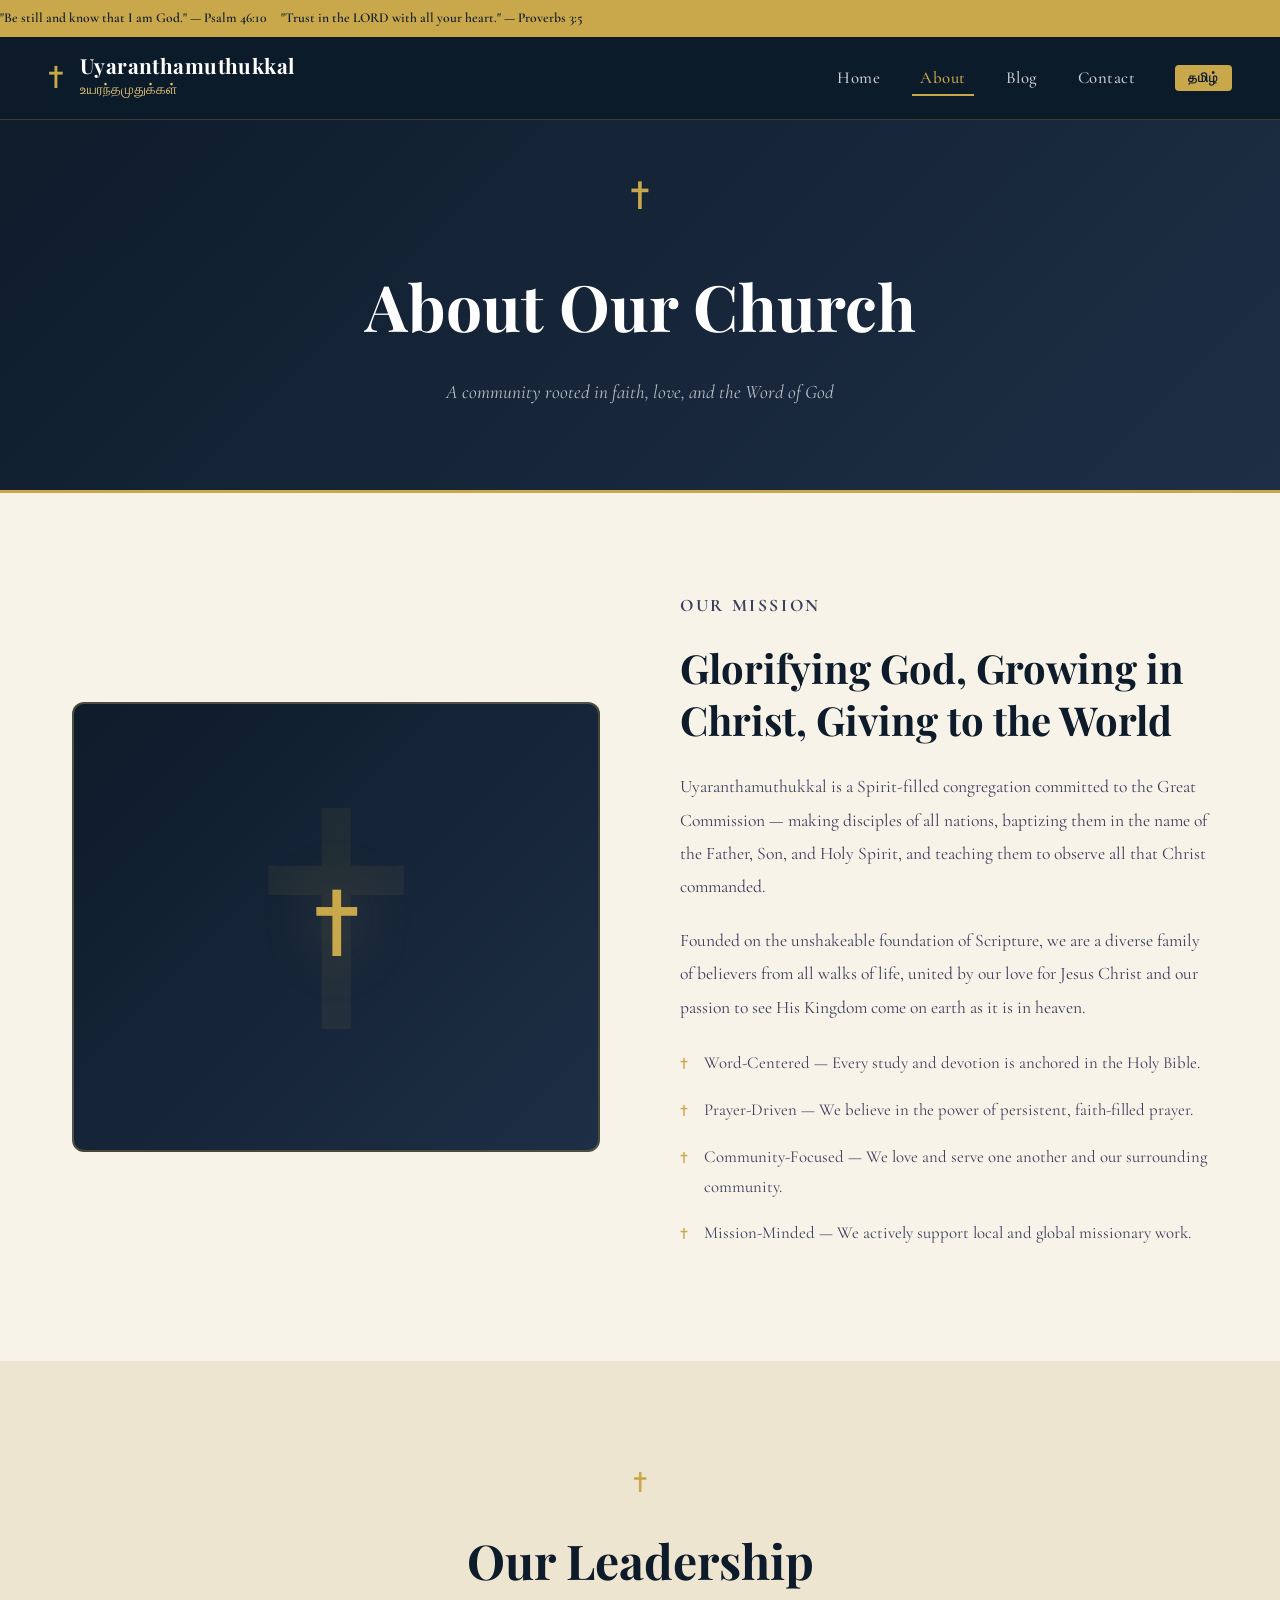
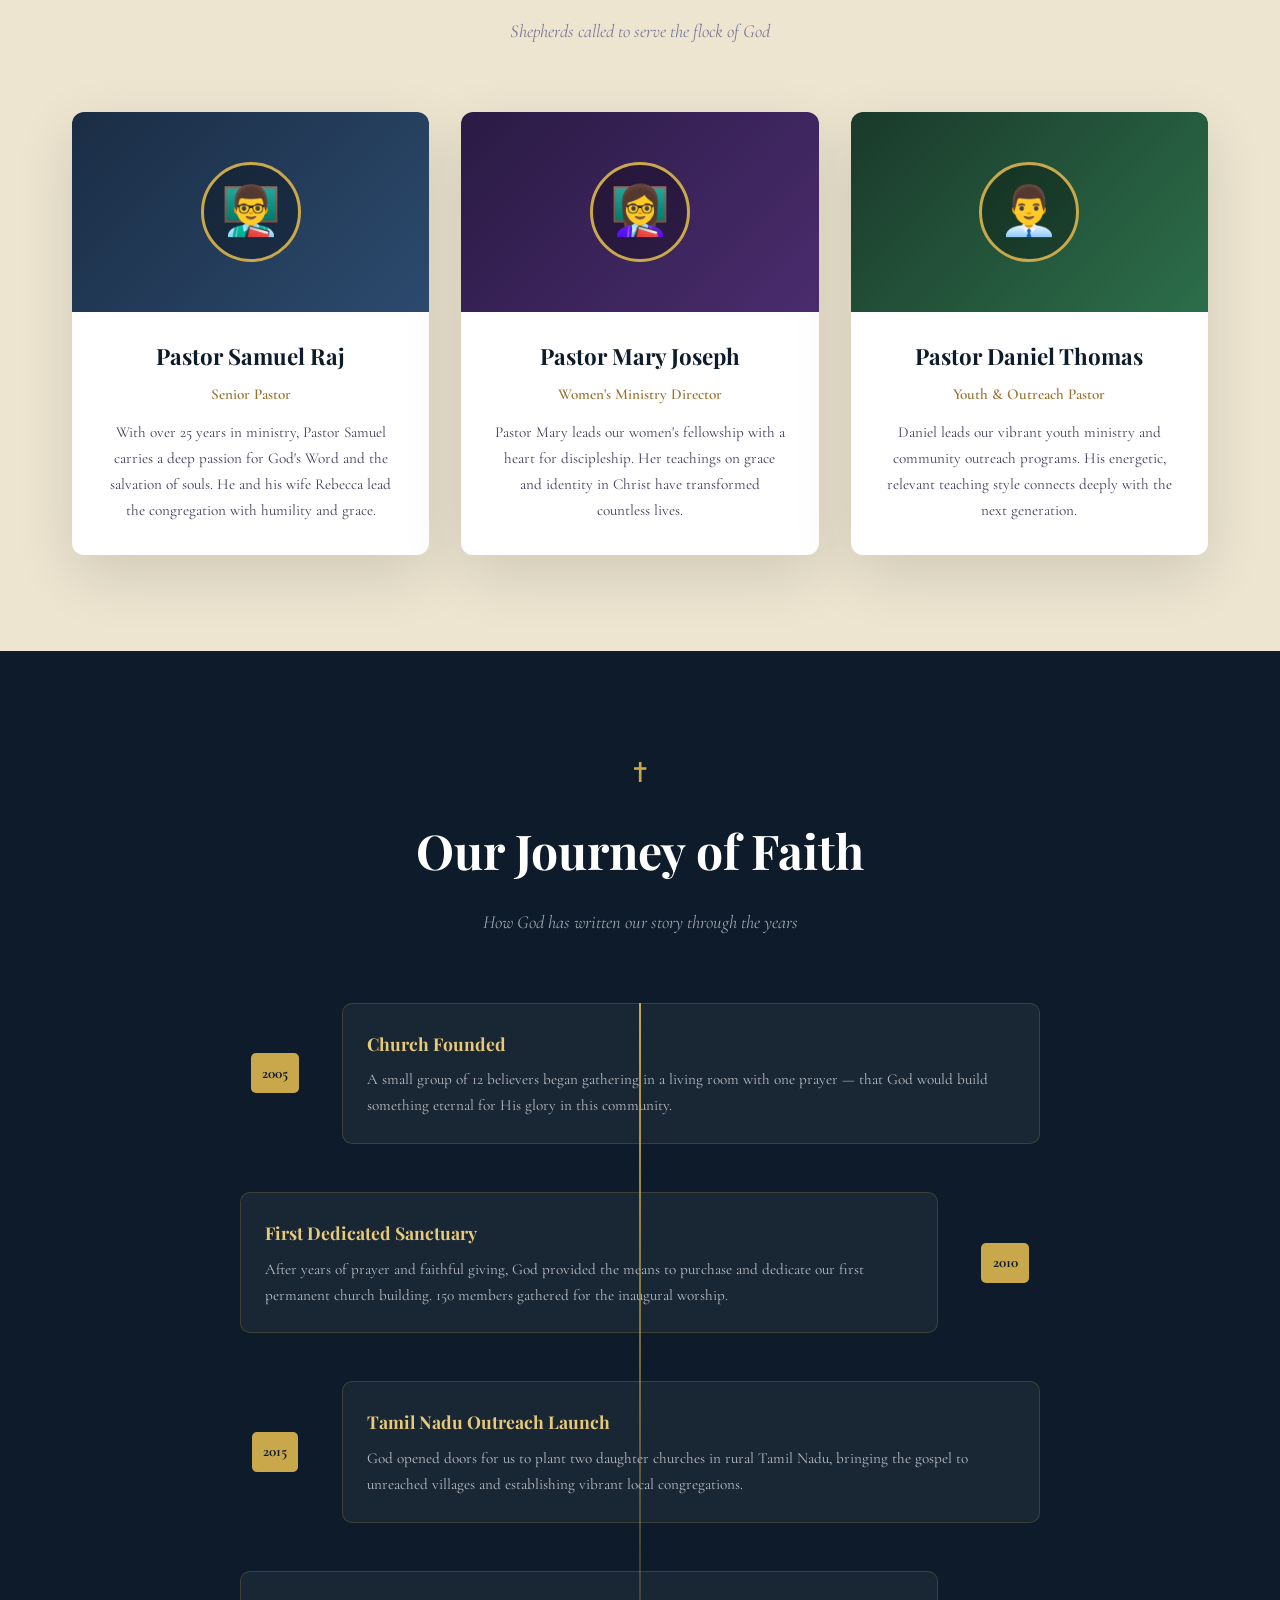
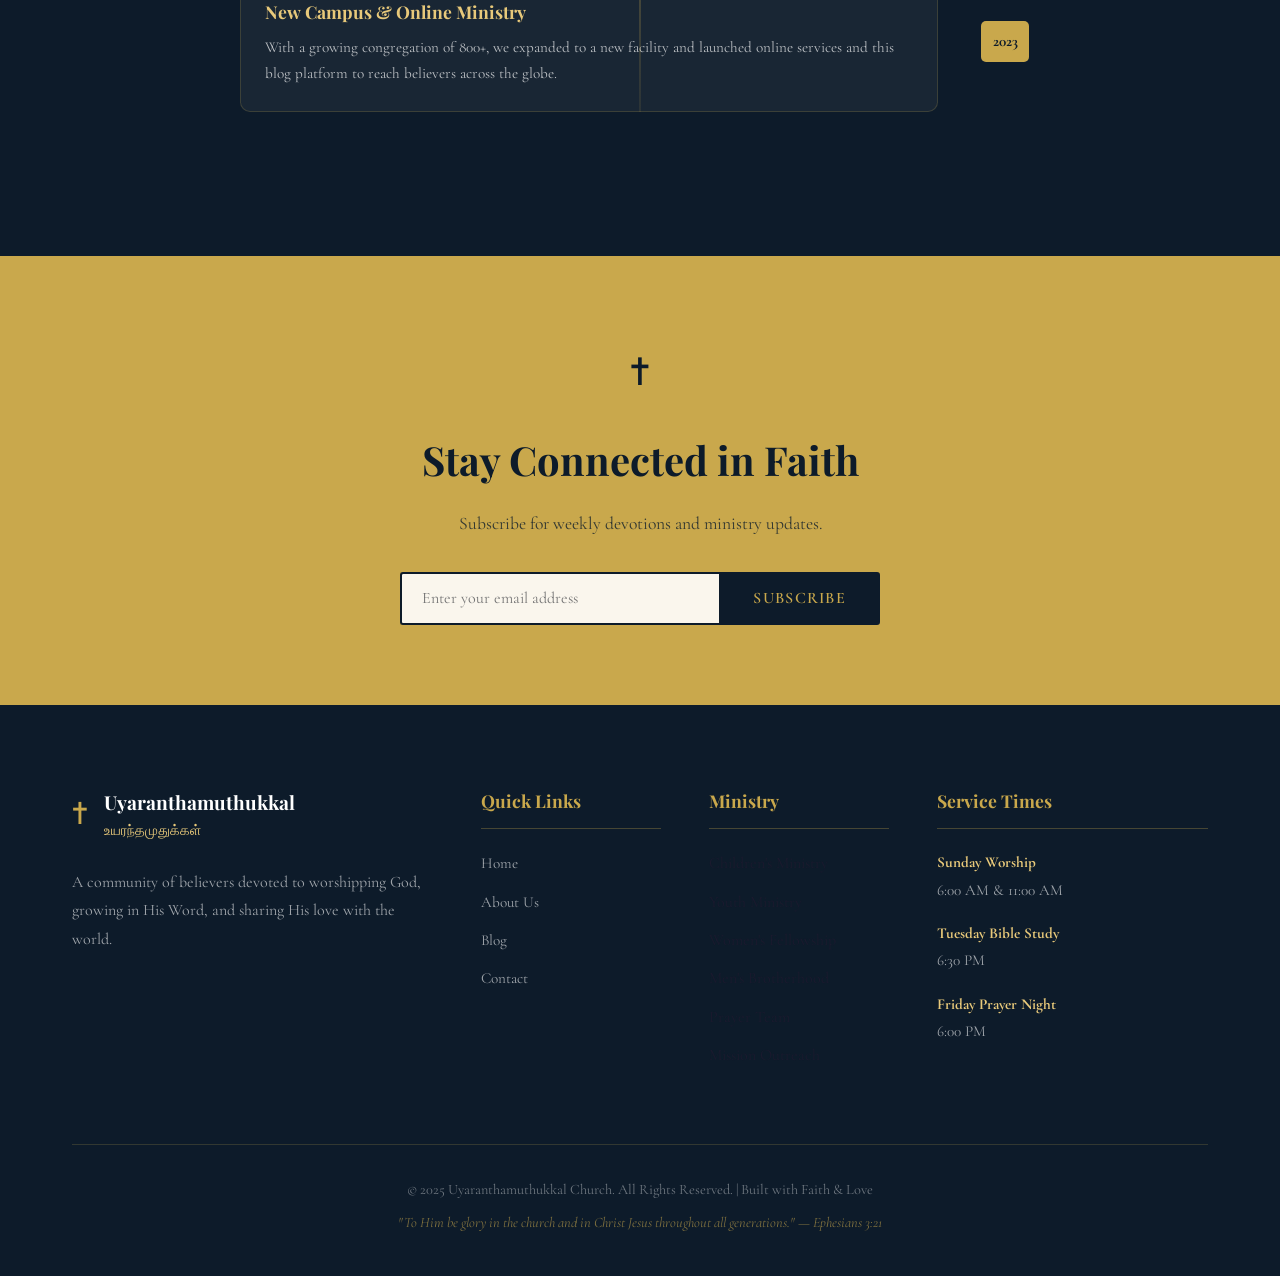
==== commit 6f796c9f: "🚀 Complete SEO Optimization - Rank 1 Ready! Added comprehensive SEO improvements across all pages: I" ====
--- a/pages/about.html
+++ b/pages/about.html
@@ -1,11 +1,55 @@
 <!DOCTYPE html>
-<html lang="en">
+<html lang="ta">
 <head>
   <meta charset="UTF-8"/>
   <meta name="viewport" content="width=device-width, initial-scale=1.0"/>
-  <title>About Us | Uyaranthamuthukkal</title>
-  <link href="https://fonts.googleapis.com/css2?family=Playfair+Display:ital,wght@0,400;0,600;0,800;1,400&family=Cormorant+Garamond:ital,wght@0,300;0,400;0,600;1,300&family=EB+Garamond:ital,wght@0,400;0,500;1,400&display=swap" rel="stylesheet">
+  
+  <!-- Primary SEO -->
+  <title>About Us | Uyaranthamuthukkal Church | Kundrathur, Chennai</title>
+  <meta name="description" content="Learn about Uyaranthamuthukkal Church's mission, history, leadership team, and core values. A Christian community dedicated to worshipping God and serving Kundrathur, Tamil Nadu."/>
+  <meta name="keywords" content="about church Kundrathur, Uyaranthamuthukkal history, church leadership Tamil Nadu, Christian community Chennai"/>
+  <meta name="author" content="Uyaranthamuthukkal Church"/>
+  <meta name="robots" content="index, follow"/>
+  
+  <!-- Canonical URL -->
+  <link rel="canonical" href="https://www.uyaranthamuthukkal.in/about.html"/>
+  
+  <!-- Open Graph / Facebook -->
+  <meta property="og:type" content="website"/>
+  <meta property="og:url" content="https://www.uyaranthamuthukkal.in/about.html"/>
+  <meta property="og:title" content="About Us | Uyaranthamuthukkal Church | Kundrathur"/>
+  <meta property="og:description" content="Discover our mission, history, and leadership team. A Christian community dedicated to faith, love, and service in Kundrathur, Chennai."/>
+  <meta property="og:image" content="https://www.uyaranthamuthukkal.in/images/about-og.jpg"/>
+  <meta property="og:site_name" content="Uyaranthamuthukkal Church"/>
+  <meta property="og:locale" content="ta_IN"/>
+  <meta property="og:locale:alternate" content="en_US"/>
+  
+  <!-- Twitter Card -->
+  <meta name="twitter:card" content="summary_large_image"/>
+  <meta name="twitter:title" content="About Us | Uyaranthamuthukkal Church"/>
+  <meta name="twitter:description" content="Discover our mission, history, and leadership team. A Christian community in Kundrathur, Chennai."/>
+  <meta name="twitter:image" content="https://www.uyaranthamuthukkal.in/images/about-og.jpg"/>
+  
+  <!-- Favicon -->
+  <link rel="icon" type="image/png" sizes="32x32" href="../images/favicon-32x32.png"/>
+  <link rel="icon" type="image/png" sizes="16x16" href="../images/favicon-16x16.png"/>
+  <link rel="apple-touch-icon" href="../images/apple-touch-icon.png"/>
+  
+  <link href="https://fonts.googleapis.com/css2?family=Playfair+Display:ital,wght@0,400;0,600;0,800;1,400&family=Cormorant+Garamond:ital,wght@0,300;0,400;0,600;1,300;1,400&family=EB+Garamond:ital,wght@0,400;0,500;1,400&display=swap" rel="stylesheet">
   <link rel="stylesheet" href="../css/style.css"/>
+  
+  <!-- Schema.org Structured Data -->
+  <script type="application/ld+json">
+  {
+    "@context": "https://schema.org",
+    "@type": "Organization",
+    "name": "Uyaranthamuthukkal",
+    "alternateName": "உயரந்தமுதுக்கள்",
+    "url": "https://www.uyaranthamuthukkal.in/",
+    "logo": "https://www.uyaranthamuthukkal.in/images/logo.png",
+    "description": "A community of believers devoted to worshipping God, growing in His Word, and sharing His love with the world."
+  }
+  </script>
   <style>
     .about-mission { padding: 6rem 0; background: var(--cream); }
     .about-mission-grid { display: grid; grid-template-columns: 1fr 1fr; gap: 5rem; align-items: center; }
--- a/css/style.css
+++ b/css/style.css
@@ -504,23 +504,116 @@
 .page-header p { color: rgba(255,255,255,0.7); font-size: 1.2rem; font-style: italic; }
 
 /* ============ RESPONSIVE ============ */
-@media (max-width: 1100px) {
+
+/* Large Desktops (1440px and up) */
+@media (min-width: 1440px) {
+  .container { max-width: 1400px; }
+  .hero-content { max-width: 1000px; }
+}
+
+/* Desktops & Large Tablets (1024px - 1199px) */
+@media (max-width: 1199px) {
   .welcome-grid { grid-template-columns: repeat(2, 1fr); }
   .footer-grid { grid-template-columns: 1fr 1fr; gap: 2rem; }
-}
-@media (max-width: 900px) {
+  .team-grid { grid-template-columns: repeat(2, 1fr); }
+  .events-grid { grid-template-columns: 1fr; }
+}
+
+/* Tablets (768px - 1023px) */
+@media (max-width: 1023px) {
   .navbar { padding: 1rem 1.5rem; }
-  .nav-links { display: none; flex-direction: column; position: fixed; top: 0; right: 0; width: 280px; height: 100vh; background: var(--deep-navy); padding: 5rem 2rem 2rem; gap: 0.5rem; z-index: 999; transform: translateX(100%); transition: transform 0.4s ease; }
+  .nav-links { 
+    display: none; flex-direction: column; 
+    position: fixed; top: 0; right: 0; 
+    width: 280px; height: 100vh; 
+    background: var(--deep-navy); 
+    padding: 5rem 2rem 2rem; gap: 0.5rem; 
+    z-index: 999; 
+    transform: translateX(100%); 
+    transition: transform 0.4s ease; 
+  }
   .nav-links.open { display: flex; transform: translateX(0); }
   .hamburger { display: flex; z-index: 1000; }
+  .blog-grid { grid-template-columns: repeat(2, 1fr); }
+  .about-mission-grid { grid-template-columns: 1fr; gap: 3rem; }
+  .hero { min-height: 600px; }
+  .hero-title .title-line-1 { font-size: clamp(2rem, 5vw, 3.5rem); }
+  .hero-title .title-line-2 { font-size: clamp(1.2rem, 3vw, 2.2rem); }
+}
+
+/* Mobile (481px - 767px) */
+@media (max-width: 767px) {
+  .container { padding: 0 1.25rem; }
+  .section { padding: 4rem 0; }
+  .welcome-grid { grid-template-columns: 1fr; gap: 1.5rem; }
+  .footer-grid { grid-template-columns: 1fr; gap: 2.5rem; }
   .blog-grid { grid-template-columns: 1fr; }
-  .events-grid { grid-template-columns: 1fr; }
-}
-@media (max-width: 600px) {
-  .welcome-grid { grid-template-columns: 1fr; }
-  .footer-grid { grid-template-columns: 1fr; }
-  .newsletter-form { flex-direction: column; }
-  .newsletter-form input { border-right: 2px solid var(--deep-navy); border-radius: 3px; }
-  .newsletter-form .btn-primary { border-radius: 3px; }
-  .hero-verse { font-size: 1rem; }
-}
+  .team-grid { grid-template-columns: 1fr; }
+  .newsletter-form { flex-direction: column; gap: 1rem; }
+  .newsletter-form input { 
+    border-right: 2px solid var(--deep-navy); 
+    border-radius: 3px; 
+  }
+  .newsletter-form .btn-primary { 
+    border-radius: 3px; 
+    width: 100%;
+  }
+  .hero { height: auto; min-height: 550px; padding: 6rem 0 4rem; }
+  .hero-content { padding: 0 1.25rem; }
+  .hero-subtitle { font-size: 1rem; letter-spacing: 0.15em; }
+  .hero-title .title-line-1 { font-size: clamp(1.8rem, 8vw, 2.8rem); }
+  .hero-title .title-line-2 { font-size: clamp(1.1rem, 5vw, 1.8rem); }
+  .hero-verse { 
+    font-size: 0.95rem; 
+    padding: 0.8rem 1.2rem; 
+    margin-bottom: 2rem;
+  }
+  .hero-cross-large { font-size: 3rem; }
+  .hero-buttons { gap: 1rem; }
+  .btn { padding: 0.7rem 1.5rem; font-size: 0.9rem; }
+  .scripture-ticker { font-size: 0.75rem; }
+  .header-top { padding: 0.3rem 0; }
+  .page-header { padding: 8rem 1.25rem 3rem; }
+  .about-mission-visual { height: 350px; }
+  .timeline::before { left: 30px; }
+  .timeline-item, .timeline-item:nth-child(odd) { 
+    flex-direction: column; 
+    padding-left: 4rem; 
+    gap: 1rem;
+  }
+  .timeline-year { align-self: flex-start; }
+}
+
+/* Small Mobile (up to 480px) */
+@media (max-width: 480px) {
+  html { font-size: 14px; }
+  .container { padding: 0 1rem; }
+  .navbar { padding: 0.8rem 1rem; }
+  .logo-main { font-size: 1.1rem; }
+  .logo-sub { font-size: 0.75rem; }
+  .logo-cross { font-size: 1.5rem; }
+  .nav-links { width: 260px; padding: 4.5rem 1.5rem 1.5rem; }
+  .hero { min-height: 500px; padding: 5rem 0 3.5rem; }
+  .hero-cross-large { font-size: 2.5rem; }
+  .hero-subtitle { font-size: 0.85rem; }
+  .hero-title .title-line-1 { font-size: clamp(1.5rem, 10vw, 2.2rem); }
+  .hero-title .title-line-2 { font-size: clamp(1rem, 7vw, 1.5rem); }
+  .hero-verse { font-size: 0.9rem; }
+  .welcome-card { padding: 1.5rem 1.25rem; }
+  .welcome-icon { font-size: 2rem; }
+  .blog-card-body { padding: 1.25rem 1.5rem 1.75rem; }
+  .section-header { margin-bottom: 2.5rem; }
+  .section-title { font-size: clamp(1.75rem, 7vw, 2.2rem); }
+  .scripture-quote { font-size: clamp(1.2rem, 5vw, 1.75rem); }
+  .scripture-banner { padding: 4rem 1.25rem; }
+  .event-card { padding: 1.25rem 1.5rem; flex-direction: column; align-items: flex-start; }
+  .event-date-box { width: 100%; height: auto; padding: 0.75rem; flex-direction: row; gap: 0.75rem; }
+  .footer { padding: 3.5rem 0 0; }
+  .footer-bottom { padding: 1.5rem 0; }
+  .contact-layout { gap: 3rem; }
+  .contact-form-wrap { padding: 2rem 1.5rem; }
+  .form-row { grid-template-columns: 1fr; }
+  .map-placeholder { height: 250px; }
+  .prayer-section { padding: 4rem 0; }
+  .prayer-verse { font-size: 1.2rem; }
+}
